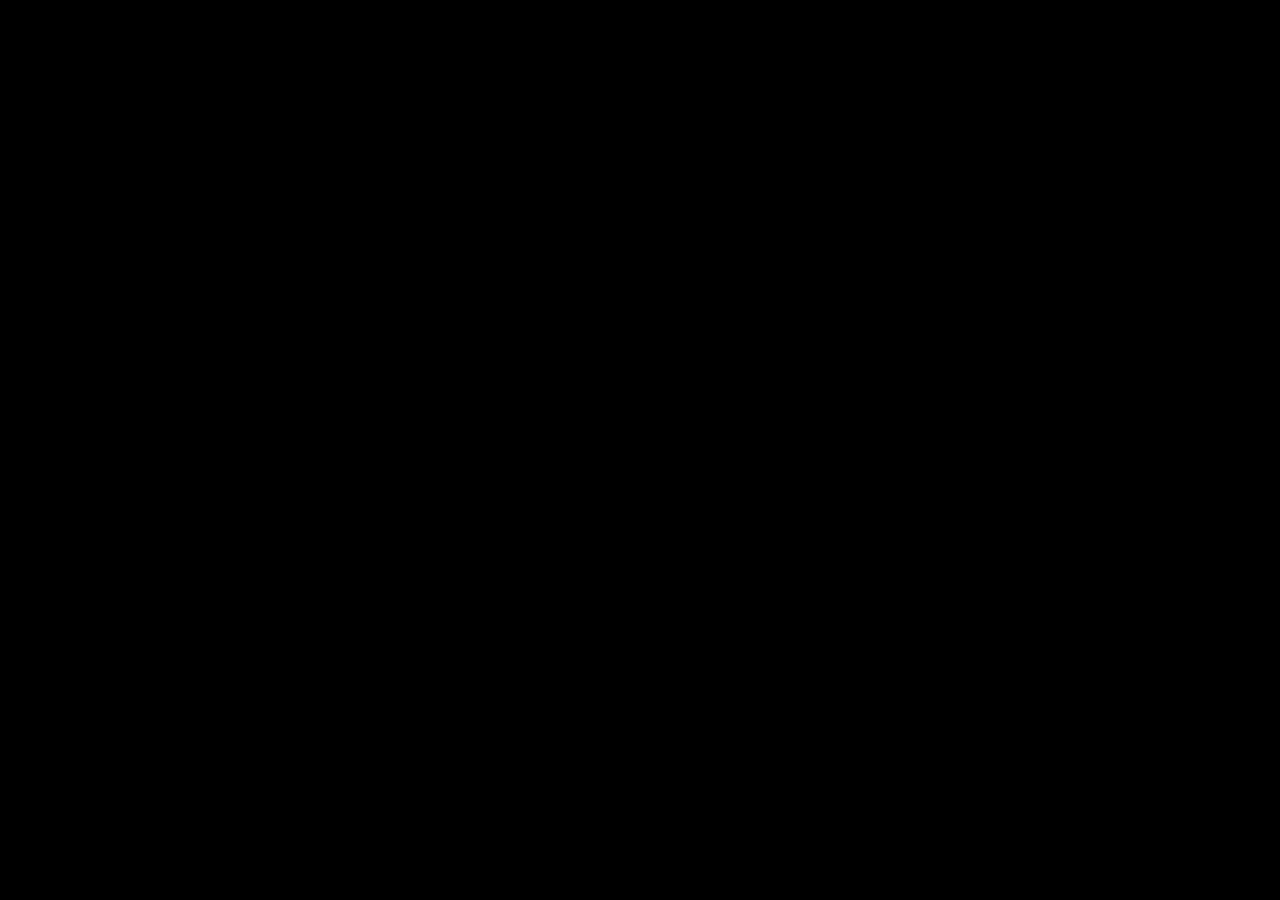
==== index.html @ 767501e5 "Deploy ARVIO companion app to GitHub Pages" ====
<!DOCTYPE html>
<html lang="en">
<head>
  <meta charset="utf-8">
  <meta name="viewport" content="width=device-width, initial-scale=1">
  <title>ARVIO Companion</title>
  <meta name="description" content="Manage your ARVIO account — profiles, add-ons, history, AI subtitles">
  <link rel="icon" href="../assets/arvio-icon-512.png" type="image/png">
  <link rel="preconnect" href="https://fonts.googleapis.com">
  <link rel="stylesheet" href="https://fonts.googleapis.com/css2?family=Inter:wght@400;500;600;700&display=swap">
  <link rel="stylesheet" href="style.css">
</head>
<body>

  <!-- Auth Screen -->
  <div id="auth-screen" style="display:none">
    <img src="../assets/arvio-icon-512.png" class="auth-logo" onerror="this.style.display='none'" alt="ARVIO">
    <div class="auth-title">ARVIO Companion</div>
    <div class="auth-sub">Manage your ARVIO account — profiles, add-ons, history &amp; AI subtitles</div>
    <button class="btn-google" onclick="signInGoogle()">
      <svg viewBox="0 0 24 24" xmlns="http://www.w3.org/2000/svg">
        <path d="M22.56 12.25c0-.78-.07-1.53-.2-2.25H12v4.26h5.92c-.26 1.37-1.04 2.53-2.21 3.31v2.77h3.57c2.08-1.92 3.28-4.74 3.28-8.09z" fill="#4285F4"/>
        <path d="M12 23c2.97 0 5.46-.98 7.28-2.66l-3.57-2.77c-.98.66-2.23 1.06-3.71 1.06-2.86 0-5.29-1.93-6.16-4.53H2.18v2.84C3.99 20.53 7.7 23 12 23z" fill="#34A853"/>
        <path d="M5.84 14.09c-.22-.66-.35-1.36-.35-2.09s.13-1.43.35-2.09V7.07H2.18C1.43 8.55 1 10.22 1 12s.43 3.45 1.18 4.93l2.85-2.22.81-.62z" fill="#FBBC05"/>
        <path d="M12 5.38c1.62 0 3.06.56 4.21 1.64l3.15-3.15C17.45 2.09 14.97 1 12 1 7.7 1 3.99 3.47 2.18 7.07l3.66 2.84c.87-2.6 3.3-4.53 6.16-4.53z" fill="#EA4335"/>
      </svg>
      Continue with Google
    </button>
  </div>

  <!-- App Screen -->
  <div id="app-screen" style="display:none"></div>

  <!-- Toast -->
  <div id="toast"></div>

  <!-- Supabase CDN -->
  <script src="https://cdn.jsdelivr.net/npm/@supabase/supabase-js@2/dist/umd/supabase.min.js"></script>
  <script src="app.js"></script>
</body>
</html>
---- style.css ----
:root {
  --bg: #000;
  --bg-card: #111;
  --bg-card2: #1a1a1a;
  --bg-hover: #222;
  --border: #2a2a2a;
  --gold: #f5c442;
  --gold-dim: rgba(245,196,66,0.12);
  --text: #f0f0f0;
  --text-muted: #888;
  --text-dim: #555;
  --green: #4ade80;
  --red: #f87171;
  --blue: #60a5fa;
  --radius: 12px;
  --sidebar-w: 220px;
}

* { box-sizing: border-box; margin: 0; padding: 0; }

body {
  font-family: 'Inter', -apple-system, BlinkMacSystemFont, sans-serif;
  background: var(--bg);
  color: var(--text);
  min-height: 100vh;
  font-size: 14px;
  line-height: 1.5;
}

/* ── Auth Screen ─────────────────────────────── */
#auth-screen {
  display: flex;
  flex-direction: column;
  align-items: center;
  justify-content: center;
  min-height: 100vh;
  gap: 32px;
  padding: 24px;
}

.auth-logo { width: 56px; height: 56px; }
.auth-title { font-size: 28px; font-weight: 700; letter-spacing: -0.5px; }
.auth-sub { color: var(--text-muted); font-size: 15px; text-align: center; max-width: 320px; }

.btn-google {
  display: flex;
  align-items: center;
  gap: 12px;
  background: #fff;
  color: #111;
  border: none;
  border-radius: 10px;
  padding: 14px 28px;
  font-size: 15px;
  font-weight: 600;
  cursor: pointer;
  transition: opacity .15s;
}
.btn-google:hover { opacity: .85; }
.btn-google svg { width: 20px; height: 20px; }

/* ── App Shell ───────────────────────────────── */
#app-screen { display: flex; min-height: 100vh; }

/* Sidebar */
.sidebar {
  width: var(--sidebar-w);
  flex-shrink: 0;
  background: var(--bg-card);
  border-right: 1px solid var(--border);
  display: flex;
  flex-direction: column;
  position: fixed;
  top: 0; left: 0; bottom: 0;
  z-index: 10;
  overflow-y: auto;
}

.sidebar-logo {
  display: flex;
  align-items: center;
  gap: 10px;
  padding: 20px 18px 16px;
  border-bottom: 1px solid var(--border);
}
.sidebar-logo img { width: 32px; height: 32px; }
.sidebar-logo span { font-size: 18px; font-weight: 700; letter-spacing: -0.3px; }

nav { flex: 1; padding: 12px 8px; }

.nav-item {
  display: flex;
  align-items: center;
  gap: 10px;
  padding: 10px 12px;
  border-radius: 8px;
  cursor: pointer;
  color: var(--text-muted);
  font-size: 14px;
  font-weight: 500;
  transition: all .15s;
  border: none;
  background: none;
  width: 100%;
  text-align: left;
}
.nav-item:hover { background: var(--bg-hover); color: var(--text); }
.nav-item.active { background: var(--gold-dim); color: var(--gold); }
.nav-item svg { width: 18px; height: 18px; flex-shrink: 0; }

.sidebar-user {
  padding: 14px 18px;
  border-top: 1px solid var(--border);
  display: flex;
  align-items: center;
  gap: 10px;
}
.user-avatar {
  width: 32px; height: 32px;
  border-radius: 50%;
  background: var(--gold-dim);
  border: 1px solid var(--gold);
  display: flex; align-items: center; justify-content: center;
  font-size: 13px; font-weight: 600; color: var(--gold);
  flex-shrink: 0;
  overflow: hidden;
}
.user-avatar img { width: 100%; height: 100%; object-fit: cover; }
.user-info { flex: 1; min-width: 0; }
.user-name { font-size: 13px; font-weight: 600; truncate: clip; white-space: nowrap; overflow: hidden; text-overflow: ellipsis; }
.user-email { font-size: 11px; color: var(--text-muted); white-space: nowrap; overflow: hidden; text-overflow: ellipsis; }

.btn-logout {
  background: none; border: none; color: var(--text-dim);
  cursor: pointer; padding: 4px;
  display: flex; align-items: center;
  border-radius: 6px;
  transition: color .15s;
}
.btn-logout:hover { color: var(--red); }
.btn-logout svg { width: 16px; height: 16px; }

/* Main Content */
.main {
  margin-left: var(--sidebar-w);
  flex: 1;
  padding: 32px;
  max-width: 960px;
}

/* ── Section Header ──────────────────────────── */
.section-header {
  display: flex;
  align-items: center;
  justify-content: space-between;
  margin-bottom: 24px;
}
.section-title { font-size: 22px; font-weight: 700; letter-spacing: -0.3px; }
.section-sub { font-size: 14px; color: var(--text-muted); margin-top: 2px; }

/* ── Cards ───────────────────────────────────── */
.card {
  background: var(--bg-card);
  border: 1px solid var(--border);
  border-radius: var(--radius);
  padding: 20px;
  margin-bottom: 16px;
}

.card-grid {
  display: grid;
  grid-template-columns: repeat(auto-fill, minmax(180px, 1fr));
  gap: 14px;
  margin-bottom: 24px;
}

.stat-card {
  background: var(--bg-card);
  border: 1px solid var(--border);
  border-radius: var(--radius);
  padding: 20px;
}
.stat-label { font-size: 12px; color: var(--text-muted); text-transform: uppercase; letter-spacing: .5px; margin-bottom: 6px; }
.stat-value { font-size: 28px; font-weight: 700; color: var(--text); }
.stat-value.gold { color: var(--gold); }

/* ── Profile Cards ───────────────────────────── */
.profiles-grid {
  display: grid;
  grid-template-columns: repeat(auto-fill, minmax(150px, 1fr));
  gap: 14px;
}

.profile-card {
  background: var(--bg-card);
  border: 1px solid var(--border);
  border-radius: var(--radius);
  padding: 20px 16px;
  display: flex;
  flex-direction: column;
  align-items: center;
  gap: 10px;
  cursor: default;
  transition: border-color .15s;
}
.profile-card.active-profile { border-color: var(--gold); }
.profile-avatar-big {
  width: 56px; height: 56px;
  border-radius: 50%;
  display: flex; align-items: center; justify-content: center;
  font-size: 22px; font-weight: 700;
  flex-shrink: 0;
}
.profile-name { font-size: 14px; font-weight: 600; text-align: center; }
.profile-badge {
  font-size: 10px; padding: 2px 8px; border-radius: 20px;
  background: var(--gold-dim); color: var(--gold); font-weight: 600;
}
.profile-badge.active-badge { background: var(--gold); color: #000; }
.kids-badge { background: rgba(96,165,250,0.15); color: var(--blue); }

/* ── List Items ──────────────────────────────── */
.list-item {
  display: flex;
  align-items: center;
  gap: 14px;
  padding: 14px 0;
  border-bottom: 1px solid var(--border);
}
.list-item:last-child { border-bottom: none; }

.item-icon {
  width: 40px; height: 40px;
  border-radius: 8px;
  background: var(--bg-card2);
  display: flex; align-items: center; justify-content: center;
  flex-shrink: 0;
  overflow: hidden;
}
.item-icon img { width: 100%; height: 100%; object-fit: cover; border-radius: 8px; }
.item-icon svg { width: 20px; height: 20px; color: var(--text-muted); }

.item-info { flex: 1; min-width: 0; }
.item-title { font-size: 14px; font-weight: 500; white-space: nowrap; overflow: hidden; text-overflow: ellipsis; }
.item-sub { font-size: 12px; color: var(--text-muted); margin-top: 2px; }

.item-actions { display: flex; gap: 8px; flex-shrink: 0; }

/* ── Toggle Switch ───────────────────────────── */
.toggle {
  position: relative;
  width: 38px; height: 22px;
  flex-shrink: 0;
}
.toggle input { opacity: 0; width: 0; height: 0; }
.toggle-slider {
  position: absolute;
  inset: 0;
  background: var(--bg-card2);
  border: 1px solid var(--border);
  border-radius: 22px;
  cursor: pointer;
  transition: background .2s, border-color .2s;
}
.toggle-slider::before {
  content: '';
  position: absolute;
  width: 16px; height: 16px;
  left: 2px; top: 2px;
  background: var(--text-muted);
  border-radius: 50%;
  transition: transform .2s, background .2s;
}
.toggle input:checked + .toggle-slider { background: var(--gold-dim); border-color: var(--gold); }
.toggle input:checked + .toggle-slider::before { transform: translateX(16px); background: var(--gold); }

/* ── Badges ──────────────────────────────────── */
.badge {
  display: inline-flex;
  align-items: center;
  padding: 2px 8px;
  border-radius: 20px;
  font-size: 11px;
  font-weight: 600;
}
.badge-gold { background: var(--gold-dim); color: var(--gold); }
.badge-green { background: rgba(74,222,128,.12); color: var(--green); }
.badge-red { background: rgba(248,113,113,.12); color: var(--red); }
.badge-blue { background: rgba(96,165,250,.12); color: var(--blue); }
.badge-gray { background: var(--bg-card2); color: var(--text-muted); }

/* ── Progress Bar ────────────────────────────── */
.progress-bar {
  height: 3px;
  background: var(--border);
  border-radius: 2px;
  margin-top: 6px;
  overflow: hidden;
}
.progress-fill {
  height: 100%;
  background: var(--gold);
  border-radius: 2px;
  transition: width .3s;
}

/* ── Buttons ─────────────────────────────────── */
.btn {
  display: inline-flex;
  align-items: center;
  gap: 6px;
  padding: 8px 16px;
  border-radius: 8px;
  border: none;
  font-size: 13px;
  font-weight: 600;
  cursor: pointer;
  transition: opacity .15s;
}
.btn:hover { opacity: .8; }
.btn-primary { background: var(--gold); color: #000; }
.btn-ghost { background: var(--bg-card2); color: var(--text); border: 1px solid var(--border); }
.btn-danger { background: rgba(248,113,113,.12); color: var(--red); border: 1px solid rgba(248,113,113,.2); }
.btn svg { width: 14px; height: 14px; }
.btn:disabled { opacity: .4; cursor: not-allowed; }

/* ── Form Elements ───────────────────────────── */
.form-group { margin-bottom: 20px; }
.form-label { display: block; font-size: 13px; font-weight: 600; color: var(--text-muted); margin-bottom: 8px; text-transform: uppercase; letter-spacing: .4px; }
.form-input, .form-select {
  width: 100%;
  background: var(--bg-card2);
  border: 1px solid var(--border);
  border-radius: 8px;
  color: var(--text);
  padding: 10px 14px;
  font-size: 14px;
  outline: none;
  transition: border-color .15s;
  font-family: inherit;
}
.form-input:focus, .form-select:focus { border-color: var(--gold); }
.form-input::placeholder { color: var(--text-dim); }
.form-hint { font-size: 12px; color: var(--text-muted); margin-top: 6px; }

/* ── AI Config Special ───────────────────────── */
.model-card {
  background: var(--bg-card2);
  border: 1px solid var(--border);
  border-radius: 10px;
  padding: 16px;
  cursor: pointer;
  transition: border-color .15s;
  display: flex;
  gap: 12px;
  align-items: flex-start;
}
.model-card.selected { border-color: var(--gold); background: var(--gold-dim); }
.model-card input[type=radio] { margin-top: 3px; accent-color: var(--gold); flex-shrink: 0; }
.model-name { font-size: 14px; font-weight: 600; }
.model-desc { font-size: 12px; color: var(--text-muted); margin-top: 3px; }
.models-grid { display: grid; grid-template-columns: 1fr 1fr; gap: 10px; margin-bottom: 20px; }

/* ── Watch History ───────────────────────────── */
.history-poster {
  width: 42px; height: 60px;
  border-radius: 6px;
  object-fit: cover;
  background: var(--bg-card2);
  flex-shrink: 0;
}

/* ── Empty State ─────────────────────────────── */
.empty {
  text-align: center;
  padding: 48px 24px;
  color: var(--text-muted);
}
.empty svg { width: 48px; height: 48px; margin: 0 auto 16px; display: block; opacity: .3; }
.empty-title { font-size: 16px; font-weight: 600; color: var(--text); margin-bottom: 6px; }

/* ── Loading ─────────────────────────────────── */
.loading {
  display: flex;
  align-items: center;
  gap: 10px;
  color: var(--text-muted);
  padding: 32px;
  justify-content: center;
}
.spinner {
  width: 20px; height: 20px;
  border: 2px solid var(--border);
  border-top-color: var(--gold);
  border-radius: 50%;
  animation: spin .7s linear infinite;
  flex-shrink: 0;
}
@keyframes spin { to { transform: rotate(360deg); } }

/* ── Toast ───────────────────────────────────── */
#toast {
  position: fixed;
  bottom: 24px; right: 24px;
  background: var(--bg-card);
  border: 1px solid var(--border);
  border-radius: 10px;
  padding: 14px 20px;
  font-size: 14px;
  font-weight: 500;
  opacity: 0;
  transform: translateY(8px);
  transition: opacity .2s, transform .2s;
  z-index: 100;
  max-width: 320px;
}
#toast.show { opacity: 1; transform: translateY(0); }
#toast.toast-ok { border-color: rgba(74,222,128,.3); color: var(--green); }
#toast.toast-err { border-color: rgba(248,113,113,.3); color: var(--red); }

/* ── Tabs ────────────────────────────────────── */
.tabs { display: flex; gap: 4px; margin-bottom: 20px; }
.tab {
  padding: 8px 16px;
  border-radius: 8px;
  cursor: pointer;
  border: none;
  background: none;
  color: var(--text-muted);
  font-size: 13px;
  font-weight: 500;
  transition: all .15s;
}
.tab.active { background: var(--gold-dim); color: var(--gold); }
.tab:hover:not(.active) { background: var(--bg-card2); color: var(--text); }

/* ── TV Connect Banner ───────────────────────── */
.tv-banner {
  background: var(--gold-dim);
  border: 1px solid rgba(245,196,66,.25);
  border-radius: var(--radius);
  padding: 16px 20px;
  display: flex;
  align-items: center;
  gap: 14px;
  margin-bottom: 24px;
}
.tv-banner svg { width: 28px; height: 28px; color: var(--gold); flex-shrink: 0; }
.tv-banner-title { font-size: 14px; font-weight: 600; color: var(--gold); }
.tv-banner-sub { font-size: 12px; color: var(--text-muted); margin-top: 2px; }

/* ── Scrollbar ───────────────────────────────── */
::-webkit-scrollbar { width: 6px; }
::-webkit-scrollbar-track { background: transparent; }
::-webkit-scrollbar-thumb { background: var(--border); border-radius: 3px; }

/* ── Responsive ──────────────────────────────── */
@media (max-width: 700px) {
  :root { --sidebar-w: 0px; }
  .sidebar { display: none; }
  .main { margin-left: 0; padding: 20px 16px; }
  .card-grid { grid-template-columns: 1fr 1fr; }
  .models-grid { grid-template-columns: 1fr; }
}
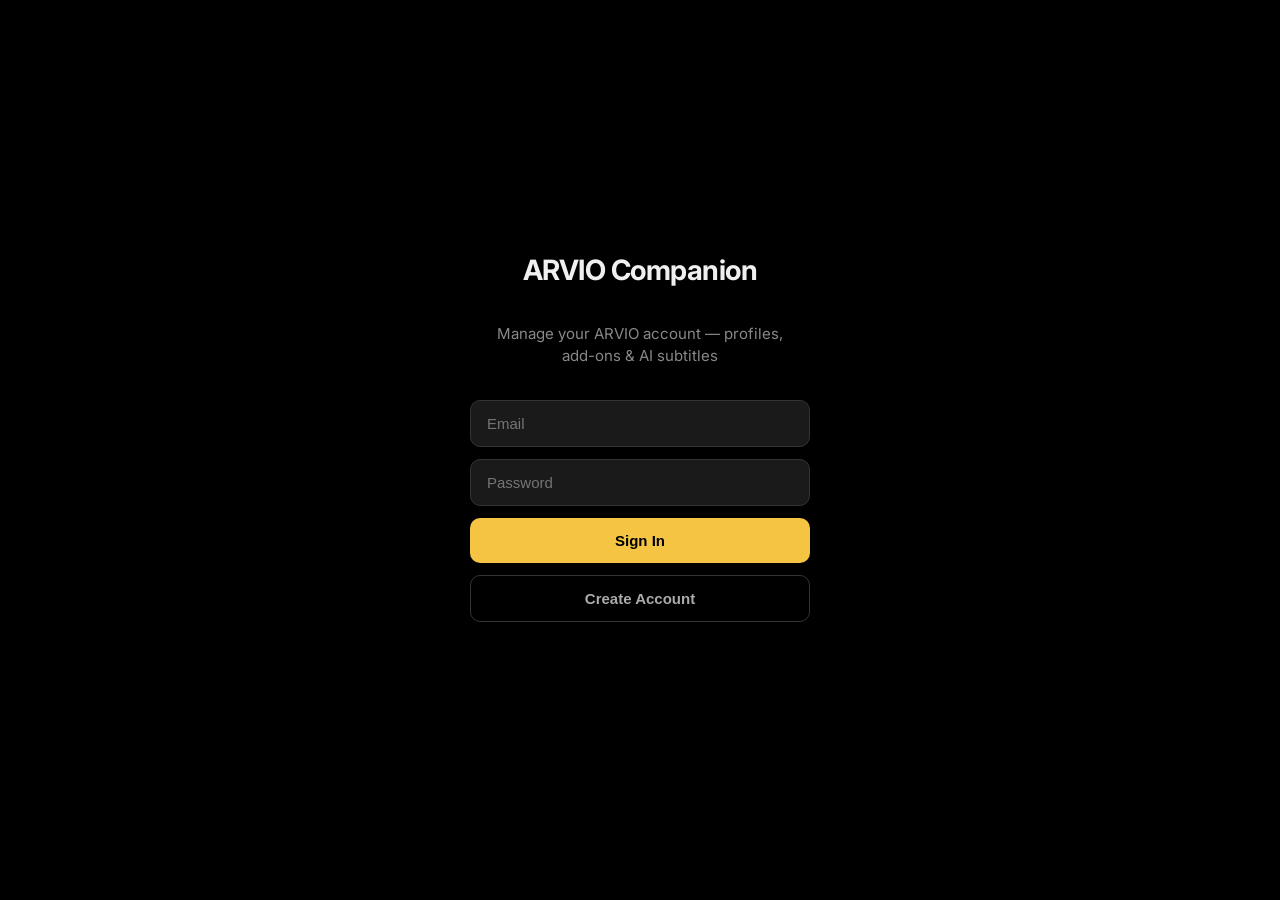
==== commit 726b43f5: "Update companion: Netlify backend + email/password auth" ====
--- a/index.html
+++ b/index.html
@@ -16,16 +16,31 @@
   <div id="auth-screen" style="display:none">
     <img src="../assets/arvio-icon-512.png" class="auth-logo" onerror="this.style.display='none'" alt="ARVIO">
     <div class="auth-title">ARVIO Companion</div>
-    <div class="auth-sub">Manage your ARVIO account — profiles, add-ons, history &amp; AI subtitles</div>
-    <button class="btn-google" onclick="signInGoogle()">
-      <svg viewBox="0 0 24 24" xmlns="http://www.w3.org/2000/svg">
-        <path d="M22.56 12.25c0-.78-.07-1.53-.2-2.25H12v4.26h5.92c-.26 1.37-1.04 2.53-2.21 3.31v2.77h3.57c2.08-1.92 3.28-4.74 3.28-8.09z" fill="#4285F4"/>
-        <path d="M12 23c2.97 0 5.46-.98 7.28-2.66l-3.57-2.77c-.98.66-2.23 1.06-3.71 1.06-2.86 0-5.29-1.93-6.16-4.53H2.18v2.84C3.99 20.53 7.7 23 12 23z" fill="#34A853"/>
-        <path d="M5.84 14.09c-.22-.66-.35-1.36-.35-2.09s.13-1.43.35-2.09V7.07H2.18C1.43 8.55 1 10.22 1 12s.43 3.45 1.18 4.93l2.85-2.22.81-.62z" fill="#FBBC05"/>
-        <path d="M12 5.38c1.62 0 3.06.56 4.21 1.64l3.15-3.15C17.45 2.09 14.97 1 12 1 7.7 1 3.99 3.47 2.18 7.07l3.66 2.84c.87-2.6 3.3-4.53 6.16-4.53z" fill="#EA4335"/>
-      </svg>
-      Continue with Google
-    </button>
+    <div class="auth-sub">Manage your ARVIO account — profiles, add-ons &amp; AI subtitles</div>
+
+    <div style="width:100%;max-width:340px;display:flex;flex-direction:column;gap:12px">
+      <input id="auth-email" type="email" placeholder="Email" autocomplete="email"
+        style="width:100%;padding:14px 16px;border:1px solid #333;border-radius:10px;background:#1a1a1a;color:#fff;font-size:15px;box-sizing:border-box;outline:none"
+        onfocus="this.style.borderColor='#F5C442'" onblur="this.style.borderColor='#333'"
+        onkeydown="if(event.key==='Enter')document.getElementById('auth-password').focus()">
+
+      <input id="auth-password" type="password" placeholder="Password" autocomplete="current-password"
+        style="width:100%;padding:14px 16px;border:1px solid #333;border-radius:10px;background:#1a1a1a;color:#fff;font-size:15px;box-sizing:border-box;outline:none"
+        onfocus="this.style.borderColor='#F5C442'" onblur="this.style.borderColor='#333'"
+        onkeydown="if(event.key==='Enter')signIn()">
+
+      <button id="auth-btn-signin" onclick="signIn()"
+        style="width:100%;padding:14px;background:#F5C442;color:#000;border:none;border-radius:10px;font-size:15px;font-weight:700;cursor:pointer">
+        Sign In
+      </button>
+
+      <button id="auth-btn-signup" onclick="signUp()"
+        style="width:100%;padding:14px;background:transparent;color:#aaa;border:1px solid #333;border-radius:10px;font-size:15px;font-weight:600;cursor:pointer">
+        Create Account
+      </button>
+
+      <div id="auth-status" style="font-size:13px;text-align:center;color:#aaa;min-height:18px"></div>
+    </div>
   </div>
 
   <!-- App Screen -->
@@ -34,8 +49,6 @@
   <!-- Toast -->
   <div id="toast"></div>
 
-  <!-- Supabase CDN -->
-  <script src="https://cdn.jsdelivr.net/npm/@supabase/supabase-js@2/dist/umd/supabase.min.js"></script>
   <script src="app.js"></script>
 </body>
 </html>
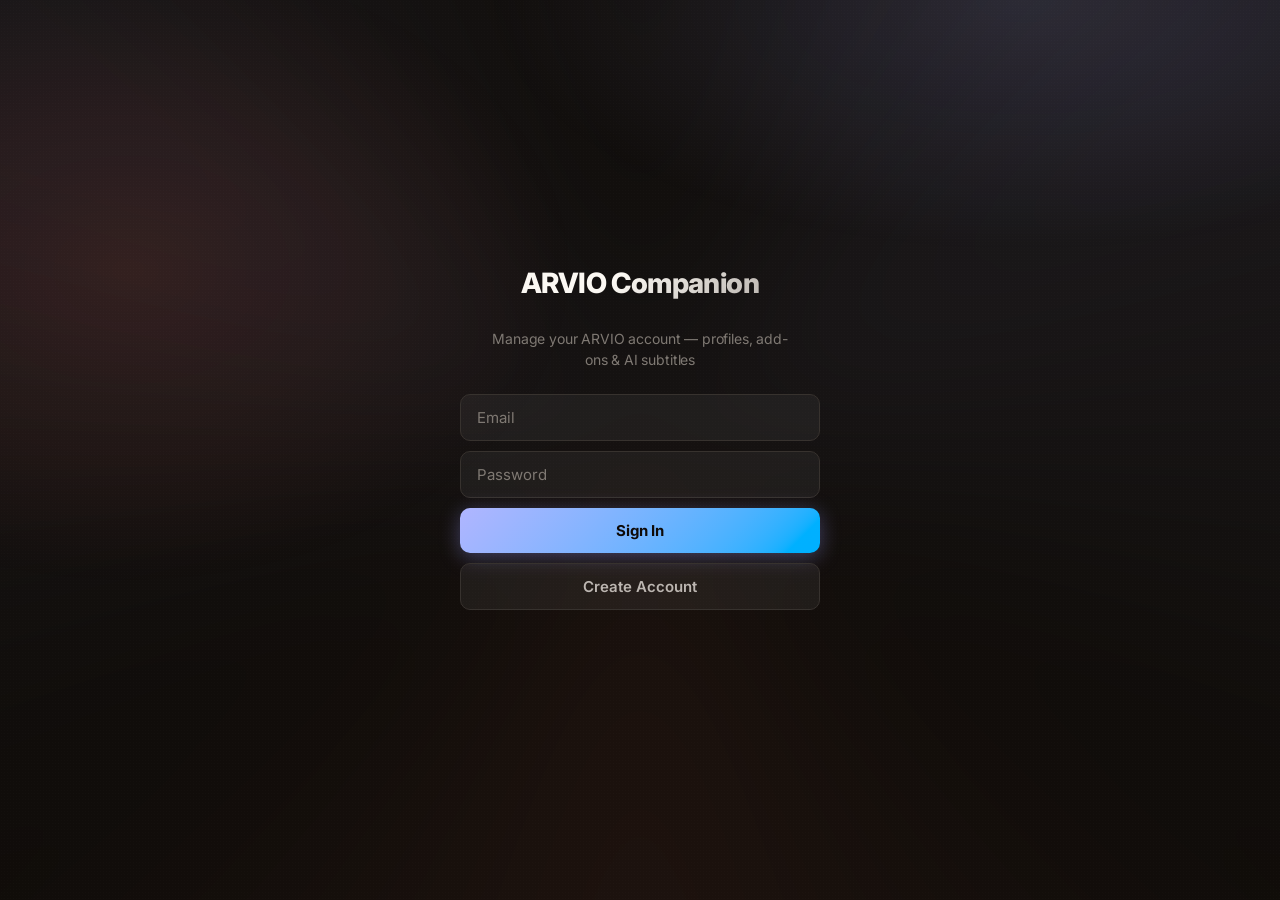
==== commit e0d288b2: "Deploy: match arvio.tv design language" ====
--- a/index.html
+++ b/index.html
@@ -4,42 +4,32 @@
   <meta charset="utf-8">
   <meta name="viewport" content="width=device-width, initial-scale=1">
   <title>ARVIO Companion</title>
-  <meta name="description" content="Manage your ARVIO account — profiles, add-ons, history, AI subtitles">
+  <meta name="description" content="Manage your ARVIO account — profiles, add-ons, AI subtitles">
   <link rel="icon" href="../assets/arvio-icon-512.png" type="image/png">
   <link rel="preconnect" href="https://fonts.googleapis.com">
-  <link rel="stylesheet" href="https://fonts.googleapis.com/css2?family=Inter:wght@400;500;600;700&display=swap">
+  <link rel="stylesheet" href="https://fonts.googleapis.com/css2?family=Inter:wght@400;500;600;700;800;900&display=swap">
   <link rel="stylesheet" href="style.css">
 </head>
 <body>
+
+  <!-- Background effects (same as arvio.tv) -->
+  <div class="bg-fx"></div>
+  <div class="bg-mesh"></div>
+  <div class="bg-grain"></div>
 
   <!-- Auth Screen -->
   <div id="auth-screen" style="display:none">
     <img src="../assets/arvio-icon-512.png" class="auth-logo" onerror="this.style.display='none'" alt="ARVIO">
     <div class="auth-title">ARVIO Companion</div>
     <div class="auth-sub">Manage your ARVIO account — profiles, add-ons &amp; AI subtitles</div>
-
-    <div style="width:100%;max-width:340px;display:flex;flex-direction:column;gap:12px">
-      <input id="auth-email" type="email" placeholder="Email" autocomplete="email"
-        style="width:100%;padding:14px 16px;border:1px solid #333;border-radius:10px;background:#1a1a1a;color:#fff;font-size:15px;box-sizing:border-box;outline:none"
-        onfocus="this.style.borderColor='#F5C442'" onblur="this.style.borderColor='#333'"
+    <div class="auth-form">
+      <input id="auth-email" type="email" class="auth-input" placeholder="Email" autocomplete="email"
         onkeydown="if(event.key==='Enter')document.getElementById('auth-password').focus()">
-
-      <input id="auth-password" type="password" placeholder="Password" autocomplete="current-password"
-        style="width:100%;padding:14px 16px;border:1px solid #333;border-radius:10px;background:#1a1a1a;color:#fff;font-size:15px;box-sizing:border-box;outline:none"
-        onfocus="this.style.borderColor='#F5C442'" onblur="this.style.borderColor='#333'"
+      <input id="auth-password" type="password" class="auth-input" placeholder="Password" autocomplete="current-password"
         onkeydown="if(event.key==='Enter')signIn()">
-
-      <button id="auth-btn-signin" onclick="signIn()"
-        style="width:100%;padding:14px;background:#F5C442;color:#000;border:none;border-radius:10px;font-size:15px;font-weight:700;cursor:pointer">
-        Sign In
-      </button>
-
-      <button id="auth-btn-signup" onclick="signUp()"
-        style="width:100%;padding:14px;background:transparent;color:#aaa;border:1px solid #333;border-radius:10px;font-size:15px;font-weight:600;cursor:pointer">
-        Create Account
-      </button>
-
-      <div id="auth-status" style="font-size:13px;text-align:center;color:#aaa;min-height:18px"></div>
+      <button id="auth-btn-signin" class="btn-primary" onclick="signIn()">Sign In</button>
+      <button id="auth-btn-signup" class="btn-secondary" onclick="signUp()">Create Account</button>
+      <div id="auth-status" style="font-size:13px;text-align:center;min-height:18px"></div>
     </div>
   </div>
 
--- a/style.css
+++ b/style.css
@@ -1,464 +1,408 @@
+/* ── Same design tokens as arvio.tv ────────────────────────────────────── */
 :root {
-  --bg: #000;
-  --bg-card: #111;
-  --bg-card2: #1a1a1a;
-  --bg-hover: #222;
-  --border: #2a2a2a;
-  --gold: #f5c442;
-  --gold-dim: rgba(245,196,66,0.12);
-  --text: #f0f0f0;
-  --text-muted: #888;
-  --text-dim: #555;
-  --green: #4ade80;
-  --red: #f87171;
-  --blue: #60a5fa;
-  --radius: 12px;
-  --sidebar-w: 220px;
-}
-
-* { box-sizing: border-box; margin: 0; padding: 0; }
+  --bg:          oklch(0.16 0.008 60);
+  --bg-2:        oklch(0.20 0.010 60);
+  --bg-3:        oklch(0.25 0.012 60);
+  --line:        oklch(0.32 0.010 60);
+  --line-soft:   oklch(0.28 0.010 60 / 0.6);
+  --ink:         oklch(0.98 0.008 80);
+  --ink-2:       oklch(0.78 0.010 70);
+  --ink-3:       oklch(0.58 0.012 70);
+  --accent:      oklch(0.82 0.17 280);
+  --accent-2:    oklch(0.72 0.18 240);
+  --accent-soft: oklch(0.82 0.17 280 / 0.14);
+  --orange:      oklch(0.72 0.18 30);
+  --orange-soft: oklch(0.72 0.18 30 / 0.12);
+  --green:       oklch(0.74 0.17 150);
+  --green-soft:  oklch(0.74 0.17 150 / 0.13);
+  --red:         oklch(0.65 0.22 25);
+  --red-soft:    oklch(0.65 0.22 25 / 0.13);
+  --sans: "Inter", ui-sans-serif, system-ui, sans-serif;
+  --sidebar-w: 248px;
+  --r: 16px;
+  --r-sm: 10px;
+}
+
+*, *::before, *::after { box-sizing: border-box; margin: 0; padding: 0; }
+
+html { background: var(--bg); }
 
 body {
-  font-family: 'Inter', -apple-system, BlinkMacSystemFont, sans-serif;
+  font-family: var(--sans);
   background: var(--bg);
-  color: var(--text);
+  color: var(--ink);
   min-height: 100vh;
-  font-size: 14px;
+  font-size: 15px;
   line-height: 1.5;
-}
-
-/* ── Auth Screen ─────────────────────────────── */
+  -webkit-font-smoothing: antialiased;
+  letter-spacing: -0.01em;
+  overflow-x: hidden;
+}
+
+a { color: inherit; text-decoration: none; }
+::selection { background: var(--accent); color: oklch(0.15 0.008 60); }
+
+::-webkit-scrollbar { width: 5px; }
+::-webkit-scrollbar-track { background: transparent; }
+::-webkit-scrollbar-thumb { background: var(--line); border-radius: 10px; }
+
+/* ── Background Effects (same as main site) ─────────────────────────────── */
+.bg-fx {
+  position: fixed; inset: 0; z-index: 0; pointer-events: none; overflow: hidden;
+  background:
+    radial-gradient(ellipse 60% 40% at 80% 0%, var(--accent-soft), transparent 70%),
+    radial-gradient(ellipse 50% 50% at 10% 30%, var(--orange-soft), transparent 70%);
+}
+.bg-mesh {
+  position: fixed; inset: -50%; z-index: 0; pointer-events: none;
+  background: conic-gradient(from 0deg at 50% 50%,
+    transparent 0deg, var(--accent-soft) 60deg, transparent 120deg,
+    var(--orange-soft) 180deg, transparent 240deg,
+    var(--accent-soft) 300deg, transparent 360deg);
+  filter: blur(80px); opacity: 0.5;
+  animation: meshSpin 30s linear infinite; will-change: transform;
+}
+@keyframes meshSpin { to { transform: rotate(360deg); } }
+.bg-grain {
+  position: fixed; inset: 0; z-index: 0; pointer-events: none; opacity: 0.04;
+  background-image: radial-gradient(oklch(1 0 0 / 0.4) 0.5px, transparent 0.5px),
+                    radial-gradient(oklch(1 0 0 / 0.3) 0.5px, transparent 0.5px);
+  background-size: 3px 3px, 5px 5px; background-position: 0 0, 1px 1px;
+}
+
+/* ── Auth Screen ─────────────────────────────────────────────────────────── */
 #auth-screen {
-  display: flex;
-  flex-direction: column;
-  align-items: center;
-  justify-content: center;
-  min-height: 100vh;
-  gap: 32px;
-  padding: 24px;
-}
-
-.auth-logo { width: 56px; height: 56px; }
-.auth-title { font-size: 28px; font-weight: 700; letter-spacing: -0.5px; }
-.auth-sub { color: var(--text-muted); font-size: 15px; text-align: center; max-width: 320px; }
-
-.btn-google {
-  display: flex;
-  align-items: center;
-  gap: 12px;
-  background: #fff;
-  color: #111;
-  border: none;
-  border-radius: 10px;
-  padding: 14px 28px;
-  font-size: 15px;
-  font-weight: 600;
-  cursor: pointer;
-  transition: opacity .15s;
-}
-.btn-google:hover { opacity: .85; }
-.btn-google svg { width: 20px; height: 20px; }
-
-/* ── App Shell ───────────────────────────────── */
-#app-screen { display: flex; min-height: 100vh; }
-
-/* Sidebar */
+  display: flex; flex-direction: column; align-items: center;
+  justify-content: center; min-height: 100vh;
+  gap: 24px; padding: 24px; position: relative; z-index: 1;
+}
+.auth-logo { width: 62px; height: 62px; border-radius: 18px; box-shadow: 0 20px 40px oklch(0 0 0 / 0.5), 0 0 0 1px var(--line); }
+.auth-title {
+  font-size: 28px; font-weight: 800; letter-spacing: -0.6px;
+  background: linear-gradient(135deg, var(--ink) 40%, var(--ink-2) 100%);
+  -webkit-background-clip: text; -webkit-text-fill-color: transparent; background-clip: text;
+}
+.auth-sub { color: var(--ink-3); font-size: 14px; text-align: center; max-width: 300px; }
+.auth-form { width: 100%; max-width: 360px; display: flex; flex-direction: column; gap: 10px; }
+
+.auth-input {
+  width: 100%; padding: 13px 16px;
+  background: color-mix(in oklch, var(--ink) 5%, transparent);
+  border: 1px solid var(--line); border-radius: var(--r-sm);
+  color: var(--ink); font-size: 15px; font-family: var(--sans); outline: none;
+  transition: border-color 0.2s, background 0.2s;
+}
+.auth-input:focus { border-color: var(--accent); background: color-mix(in oklch, var(--ink) 7%, transparent); }
+.auth-input::placeholder { color: var(--ink-3); }
+
+.btn-primary {
+  width: 100%; padding: 13px;
+  background: linear-gradient(135deg, var(--accent), var(--accent-2));
+  color: oklch(0.15 0.008 60); border: none; border-radius: var(--r-sm);
+  font-size: 15px; font-weight: 700; cursor: pointer; font-family: var(--sans);
+  box-shadow: 0 4px 20px color-mix(in oklch, var(--accent) 30%, transparent);
+  transition: transform 0.2s, box-shadow 0.2s; letter-spacing: -0.01em;
+}
+.btn-primary:hover { transform: translateY(-2px); box-shadow: 0 8px 28px color-mix(in oklch, var(--accent) 40%, transparent); }
+.btn-primary:disabled { opacity: 0.45; cursor: not-allowed; transform: none; box-shadow: none; }
+
+.btn-secondary {
+  width: 100%; padding: 13px;
+  background: color-mix(in oklch, var(--ink) 6%, transparent);
+  color: var(--ink-2); border: 1px solid var(--line); border-radius: var(--r-sm);
+  font-size: 15px; font-weight: 600; cursor: pointer; font-family: var(--sans);
+  transition: border-color 0.2s, color 0.2s;
+}
+.btn-secondary:hover { border-color: var(--line-soft); color: var(--ink); }
+#auth-status { font-size: 13px; text-align: center; min-height: 18px; }
+
+/* ── App Layout ──────────────────────────────────────────────────────────── */
+#app-screen { display: flex; min-height: 100vh; position: relative; z-index: 1; }
+
+/* ── Sidebar ──────────────────────────────────────────────────────────────── */
 .sidebar {
   width: var(--sidebar-w);
-  flex-shrink: 0;
-  background: var(--bg-card);
-  border-right: 1px solid var(--border);
-  display: flex;
-  flex-direction: column;
-  position: fixed;
-  top: 0; left: 0; bottom: 0;
-  z-index: 10;
-  overflow-y: auto;
-}
-
+  background: color-mix(in oklch, var(--bg) 88%, transparent);
+  backdrop-filter: blur(24px); -webkit-backdrop-filter: blur(24px);
+  border-right: 1px solid var(--line-soft);
+  display: flex; flex-direction: column;
+  position: fixed; top: 0; left: 0; height: 100vh;
+  z-index: 20; overflow-y: auto;
+}
 .sidebar-logo {
-  display: flex;
-  align-items: center;
-  gap: 10px;
-  padding: 20px 18px 16px;
-  border-bottom: 1px solid var(--border);
-}
-.sidebar-logo img { width: 32px; height: 32px; }
-.sidebar-logo span { font-size: 18px; font-weight: 700; letter-spacing: -0.3px; }
-
-nav { flex: 1; padding: 12px 8px; }
+  display: flex; align-items: center; gap: 10px;
+  padding: 20px 20px 16px;
+  font-size: 16px; font-weight: 800; letter-spacing: -0.3px;
+  border-bottom: 1px solid var(--line-soft); flex-shrink: 0;
+}
+.sidebar-logo img { width: 28px; height: 28px; border-radius: 8px; }
+
+.sidebar nav { flex: 1; padding: 8px 10px; display: flex; flex-direction: column; gap: 1px; }
+.nav-section { font-size: 10px; font-weight: 700; letter-spacing: 0.9px; text-transform: uppercase; color: var(--ink-3); padding: 14px 10px 4px; }
 
 .nav-item {
-  display: flex;
-  align-items: center;
-  gap: 10px;
-  padding: 10px 12px;
-  border-radius: 8px;
-  cursor: pointer;
-  color: var(--text-muted);
-  font-size: 14px;
-  font-weight: 500;
-  transition: all .15s;
-  border: none;
-  background: none;
-  width: 100%;
-  text-align: left;
-}
-.nav-item:hover { background: var(--bg-hover); color: var(--text); }
-.nav-item.active { background: var(--gold-dim); color: var(--gold); }
-.nav-item svg { width: 18px; height: 18px; flex-shrink: 0; }
+  display: flex; align-items: center; gap: 9px;
+  padding: 9px 11px; border-radius: var(--r-sm);
+  color: var(--ink-3); font-size: 13.5px; font-weight: 500;
+  cursor: pointer; background: none; border: none; width: 100%;
+  text-align: left; font-family: var(--sans);
+  transition: background 0.18s, color 0.18s; position: relative;
+}
+.nav-item svg { width: 16px; height: 16px; flex-shrink: 0; }
+.nav-item:hover { background: color-mix(in oklch, var(--ink) 6%, transparent); color: var(--ink-2); }
+.nav-item.active {
+  background: var(--accent-soft);
+  color: var(--accent);
+  box-shadow: 0 0 0 1px color-mix(in oklch, var(--accent) 20%, transparent) inset;
+}
 
 .sidebar-user {
-  padding: 14px 18px;
-  border-top: 1px solid var(--border);
-  display: flex;
-  align-items: center;
-  gap: 10px;
+  padding: 12px 16px; border-top: 1px solid var(--line-soft);
+  display: flex; align-items: center; gap: 10px; flex-shrink: 0;
 }
 .user-avatar {
-  width: 32px; height: 32px;
-  border-radius: 50%;
-  background: var(--gold-dim);
-  border: 1px solid var(--gold);
+  width: 32px; height: 32px; border-radius: 50%; flex-shrink: 0;
+  background: var(--accent-soft);
+  border: 1px solid color-mix(in oklch, var(--accent) 30%, transparent);
+  color: var(--accent); font-size: 13px; font-weight: 700;
   display: flex; align-items: center; justify-content: center;
-  font-size: 13px; font-weight: 600; color: var(--gold);
-  flex-shrink: 0;
-  overflow: hidden;
-}
-.user-avatar img { width: 100%; height: 100%; object-fit: cover; }
+}
 .user-info { flex: 1; min-width: 0; }
-.user-name { font-size: 13px; font-weight: 600; truncate: clip; white-space: nowrap; overflow: hidden; text-overflow: ellipsis; }
-.user-email { font-size: 11px; color: var(--text-muted); white-space: nowrap; overflow: hidden; text-overflow: ellipsis; }
-
-.btn-logout {
-  background: none; border: none; color: var(--text-dim);
-  cursor: pointer; padding: 4px;
-  display: flex; align-items: center;
-  border-radius: 6px;
-  transition: color .15s;
-}
-.btn-logout:hover { color: var(--red); }
-.btn-logout svg { width: 16px; height: 16px; }
-
-/* Main Content */
-.main {
-  margin-left: var(--sidebar-w);
-  flex: 1;
-  padding: 32px;
-  max-width: 960px;
-}
-
-/* ── Section Header ──────────────────────────── */
-.section-header {
-  display: flex;
-  align-items: center;
-  justify-content: space-between;
-  margin-bottom: 24px;
-}
-.section-title { font-size: 22px; font-weight: 700; letter-spacing: -0.3px; }
-.section-sub { font-size: 14px; color: var(--text-muted); margin-top: 2px; }
-
-/* ── Cards ───────────────────────────────────── */
+.user-name { font-size: 12px; font-weight: 600; white-space: nowrap; overflow: hidden; text-overflow: ellipsis; }
+.user-email { font-size: 11px; color: var(--ink-3); white-space: nowrap; overflow: hidden; text-overflow: ellipsis; }
+.btn-icon { background: none; border: none; color: var(--ink-3); cursor: pointer; padding: 5px; border-radius: 7px; display: flex; transition: color 0.15s, background 0.15s; flex-shrink: 0; }
+.btn-icon:hover { color: var(--ink-2); background: color-mix(in oklch, var(--ink) 6%, transparent); }
+.btn-icon svg { width: 15px; height: 15px; }
+.btn-lang { background: none; border: 1px solid var(--line); border-radius: 7px; color: var(--ink-3); cursor: pointer; padding: 3px 8px; font-size: 11px; font-weight: 700; font-family: var(--sans); transition: border-color 0.15s, color 0.15s; flex-shrink: 0; }
+.btn-lang:hover { border-color: var(--line-soft); color: var(--ink-2); }
+
+/* ── Main ──────────────────────────────────────────────────────────────────── */
+.main { flex: 1; margin-left: var(--sidebar-w); padding: 36px 40px; max-width: 940px; position: relative; z-index: 1; }
+
+@keyframes fadeUp { from { opacity: 0; transform: translateY(12px); } to { opacity: 1; transform: none; } }
+@keyframes slideDown { from { opacity: 0; transform: translateY(-8px); } to { opacity: 1; transform: none; } }
+
+/* ── Section Header ─────────────────────────────────────────────────────── */
+.section-header { display: flex; align-items: flex-start; justify-content: space-between; gap: 16px; margin-bottom: 28px; animation: fadeUp 0.28s ease both; }
+.section-title { font-size: 24px; font-weight: 800; letter-spacing: -0.5px; color: var(--ink); }
+.section-sub { color: var(--ink-3); font-size: 13px; margin-top: 4px; }
+
+/* ── Dashboard Banner ───────────────────────────────────────────────────── */
+.dash-banner {
+  background: color-mix(in oklch, var(--bg) 80%, transparent);
+  backdrop-filter: blur(12px);
+  border: 1px solid var(--line-soft);
+  border-radius: var(--r); padding: 26px 30px; margin-bottom: 22px;
+  display: flex; align-items: center; justify-content: space-between; gap: 20px;
+  position: relative; overflow: hidden;
+  animation: fadeUp 0.28s ease both;
+  box-shadow: 0 16px 44px oklch(0 0 0 / 0.3);
+}
+.dash-banner::before {
+  content: ''; position: absolute; inset: 0; pointer-events: none;
+  background: linear-gradient(135deg, color-mix(in oklch, var(--accent) 7%, transparent) 0%, transparent 60%);
+}
+.dash-banner h2 { font-size: 21px; font-weight: 800; letter-spacing: -0.4px; margin-bottom: 5px; position: relative; }
+.dash-banner p { font-size: 13px; color: var(--ink-3); position: relative; }
+.dash-avatar {
+  width: 52px; height: 52px; border-radius: 50%; flex-shrink: 0;
+  background: var(--accent-soft);
+  border: 2px solid color-mix(in oklch, var(--accent) 35%, transparent);
+  color: var(--accent); font-size: 20px; font-weight: 800;
+  display: flex; align-items: center; justify-content: center;
+  box-shadow: 0 0 24px color-mix(in oklch, var(--accent) 20%, transparent);
+  position: relative;
+}
+
+/* ── Stat Cards ─────────────────────────────────────────────────────────── */
+.card-grid { display: grid; grid-template-columns: repeat(4, 1fr); gap: 12px; margin-bottom: 22px; animation: fadeUp 0.28s 0.06s ease both; }
+.stat-card {
+  background: color-mix(in oklch, var(--bg) 80%, transparent);
+  backdrop-filter: blur(12px);
+  border: 1px solid var(--line-soft); border-radius: var(--r);
+  padding: 20px 22px; position: relative; overflow: hidden;
+  transition: border-color 0.25s, transform 0.25s, box-shadow 0.25s; cursor: default;
+  box-shadow: 0 4px 20px oklch(0 0 0 / 0.2);
+}
+.stat-card:hover { border-color: var(--line); transform: translateY(-3px); box-shadow: 0 12px 36px oklch(0 0 0 / 0.35); }
+.stat-icon { margin-bottom: 12px; }
+.stat-icon svg { width: 18px; height: 18px; color: var(--ink-3); }
+.stat-label { font-size: 11px; font-weight: 700; text-transform: uppercase; letter-spacing: 0.7px; color: var(--ink-3); margin-bottom: 6px; }
+.stat-value { font-size: 36px; font-weight: 900; letter-spacing: -1.5px; line-height: 1; color: var(--ink); }
+.stat-value.gold { background: linear-gradient(135deg, var(--accent), var(--accent-2)); -webkit-background-clip: text; -webkit-text-fill-color: transparent; background-clip: text; }
+
+/* ── Cards ─────────────────────────────────────────────────────────────── */
 .card {
-  background: var(--bg-card);
-  border: 1px solid var(--border);
-  border-radius: var(--radius);
-  padding: 20px;
-  margin-bottom: 16px;
-}
-
-.card-grid {
-  display: grid;
-  grid-template-columns: repeat(auto-fill, minmax(180px, 1fr));
-  gap: 14px;
-  margin-bottom: 24px;
-}
-
-.stat-card {
-  background: var(--bg-card);
-  border: 1px solid var(--border);
-  border-radius: var(--radius);
-  padding: 20px;
-}
-.stat-label { font-size: 12px; color: var(--text-muted); text-transform: uppercase; letter-spacing: .5px; margin-bottom: 6px; }
-.stat-value { font-size: 28px; font-weight: 700; color: var(--text); }
-.stat-value.gold { color: var(--gold); }
-
-/* ── Profile Cards ───────────────────────────── */
-.profiles-grid {
-  display: grid;
-  grid-template-columns: repeat(auto-fill, minmax(150px, 1fr));
-  gap: 14px;
-}
-
+  background: color-mix(in oklch, var(--bg) 80%, transparent);
+  backdrop-filter: blur(12px);
+  border: 1px solid var(--line-soft); border-radius: var(--r);
+  padding: 20px; margin-bottom: 14px;
+  transition: border-color 0.25s, box-shadow 0.25s;
+  box-shadow: 0 4px 20px oklch(0 0 0 / 0.2);
+  animation: fadeUp 0.28s ease both;
+}
+.card:hover { border-color: var(--line); box-shadow: 0 8px 32px oklch(0 0 0 / 0.3); }
+
+.section-label { font-size: 10.5px; font-weight: 700; letter-spacing: 0.9px; text-transform: uppercase; color: var(--ink-3); margin: 22px 0 10px; }
+
+/* ── List Items ─────────────────────────────────────────────────────────── */
+.list-item { display: flex; align-items: center; gap: 13px; padding: 13px 0; border-bottom: 1px solid var(--line-soft); }
+.list-item:last-child { border-bottom: none; padding-bottom: 0; }
+.list-item:first-child { padding-top: 0; }
+.item-icon { width: 38px; height: 38px; border-radius: 10px; background: color-mix(in oklch, var(--ink) 6%, transparent); border: 1px solid var(--line-soft); display: flex; align-items: center; justify-content: center; flex-shrink: 0; overflow: hidden; }
+.item-icon svg { width: 16px; height: 16px; color: var(--ink-3); }
+.item-icon img { width: 100%; height: 100%; object-fit: cover; }
+.item-info { flex: 1; min-width: 0; }
+.item-title { font-size: 14px; font-weight: 600; white-space: nowrap; overflow: hidden; text-overflow: ellipsis; color: var(--ink); }
+.item-sub { font-size: 12px; color: var(--ink-3); margin-top: 2px; white-space: nowrap; overflow: hidden; text-overflow: ellipsis; }
+.item-actions { display: flex; align-items: center; gap: 8px; flex-shrink: 0; }
+
+/* ── Badges ────────────────────────────────────────────────────────────── */
+.badge { display: inline-flex; align-items: center; padding: 3px 8px; border-radius: 20px; font-size: 11px; font-weight: 600; white-space: nowrap; flex-shrink: 0; }
+.badge-gold   { background: color-mix(in oklch, var(--accent) 15%, transparent); color: var(--accent); border: 1px solid color-mix(in oklch, var(--accent) 25%, transparent); }
+.badge-green  { background: var(--green-soft); color: var(--green); border: 1px solid color-mix(in oklch, var(--green) 25%, transparent); }
+.badge-red    { background: var(--red-soft); color: var(--red); border: 1px solid color-mix(in oklch, var(--red) 25%, transparent); }
+.badge-blue   { background: color-mix(in oklch, var(--accent-2) 15%, transparent); color: var(--accent-2); border: 1px solid color-mix(in oklch, var(--accent-2) 25%, transparent); }
+.badge-gray   { background: color-mix(in oklch, var(--ink) 7%, transparent); color: var(--ink-3); border: 1px solid var(--line-soft); }
+.badge-purple { background: var(--accent-soft); color: var(--accent); border: 1px solid color-mix(in oklch, var(--accent) 25%, transparent); }
+
+/* ── Toggle ────────────────────────────────────────────────────────────── */
+.toggle { position: relative; display: inline-block; width: 40px; height: 22px; flex-shrink: 0; }
+.toggle input { opacity: 0; width: 0; height: 0; }
+.toggle-slider { position: absolute; inset: 0; background: color-mix(in oklch, var(--ink) 12%, transparent); border: 1px solid var(--line); border-radius: 11px; cursor: pointer; transition: background 0.22s; }
+.toggle-slider::after { content: ''; position: absolute; left: 3px; top: 3px; width: 14px; height: 14px; background: var(--ink-3); border-radius: 50%; transition: transform 0.22s, background 0.22s; }
+.toggle input:checked + .toggle-slider { background: var(--accent); border-color: transparent; box-shadow: 0 0 12px color-mix(in oklch, var(--accent) 40%, transparent); }
+.toggle input:checked + .toggle-slider::after { transform: translateX(18px); background: oklch(0.15 0.008 60); }
+
+.toggle-row { display: flex; align-items: center; justify-content: space-between; padding: 14px 0; border-bottom: 1px solid var(--line-soft); }
+.toggle-row:last-child { border-bottom: none; }
+.toggle-row-left { flex: 1; }
+.toggle-row-label { font-weight: 600; font-size: 14px; }
+.toggle-row-desc { font-size: 12px; color: var(--ink-3); margin-top: 2px; }
+
+/* ── Forms ─────────────────────────────────────────────────────────────── */
+.form-group { margin-bottom: 14px; }
+.form-group:last-child { margin-bottom: 0; }
+.form-label { font-size: 11px; font-weight: 700; color: var(--ink-3); text-transform: uppercase; letter-spacing: 0.5px; margin-bottom: 7px; display: block; }
+.form-input, .form-select {
+  width: 100%; padding: 11px 14px;
+  background: color-mix(in oklch, var(--ink) 5%, transparent);
+  border: 1px solid var(--line); border-radius: var(--r-sm);
+  color: var(--ink); font-size: 14px; font-family: var(--sans); outline: none;
+  transition: border-color 0.2s, background 0.2s;
+}
+.form-input:focus, .form-select:focus { border-color: var(--accent); background: color-mix(in oklch, var(--ink) 7%, transparent); }
+.form-input::placeholder { color: var(--ink-3); }
+.form-select { cursor: pointer; }
+.form-select option { background: oklch(0.20 0.010 60); }
+.form-row { display: grid; grid-template-columns: 1fr 1fr; gap: 12px; }
+
+/* ── Add Form ─────────────────────────────────────────────────────────── */
+.add-form {
+  background: color-mix(in oklch, var(--accent) 6%, var(--bg));
+  border: 1px solid color-mix(in oklch, var(--accent) 20%, transparent);
+  border-radius: var(--r); padding: 20px; margin-bottom: 14px;
+  animation: slideDown 0.22s ease;
+}
+.add-form-title { font-size: 13px; font-weight: 700; color: var(--accent); margin-bottom: 16px; }
+.form-actions { display: flex; gap: 10px; margin-top: 16px; }
+
+.btn-save {
+  padding: 9px 22px;
+  background: linear-gradient(135deg, var(--accent), var(--accent-2));
+  color: oklch(0.15 0.008 60); border: none; border-radius: var(--r-sm);
+  font-size: 13px; font-weight: 700; cursor: pointer; font-family: var(--sans);
+  box-shadow: 0 3px 14px color-mix(in oklch, var(--accent) 28%, transparent);
+  transition: opacity 0.15s, transform 0.15s;
+}
+.btn-save:hover { opacity: 0.88; transform: translateY(-1px); }
+.btn-save:disabled { opacity: 0.4; cursor: not-allowed; transform: none; box-shadow: none; }
+
+.btn-cancel { padding: 9px 16px; background: none; color: var(--ink-3); border: 1px solid var(--line); border-radius: var(--r-sm); font-size: 13px; font-weight: 600; cursor: pointer; font-family: var(--sans); transition: border-color 0.15s, color 0.15s; }
+.btn-cancel:hover { border-color: var(--line-soft); color: var(--ink-2); }
+
+/* ── Action Buttons ─────────────────────────────────────────────────────── */
+.btn-add {
+  display: inline-flex; align-items: center; gap: 7px;
+  padding: 9px 16px; background: var(--accent-soft); color: var(--accent);
+  border: 1px solid color-mix(in oklch, var(--accent) 22%, transparent);
+  border-radius: var(--r-sm); font-size: 13px; font-weight: 600;
+  cursor: pointer; font-family: var(--sans);
+  transition: background 0.18s, box-shadow 0.18s; flex-shrink: 0;
+}
+.btn-add:hover { background: color-mix(in oklch, var(--accent) 20%, transparent); box-shadow: 0 0 18px color-mix(in oklch, var(--accent) 18%, transparent); }
+.btn-add svg { width: 14px; height: 14px; }
+
+.btn-remove { display: inline-flex; align-items: center; gap: 5px; padding: 5px 10px; background: none; color: var(--ink-3); border: 1px solid transparent; border-radius: 7px; font-size: 11px; font-weight: 600; cursor: pointer; font-family: var(--sans); transition: background 0.15s, color 0.15s, border-color 0.15s; white-space: nowrap; }
+.btn-remove:hover { background: var(--red-soft); color: var(--red); border-color: color-mix(in oklch, var(--red) 22%, transparent); }
+.btn-remove svg { width: 12px; height: 12px; }
+
+/* ── Profiles ───────────────────────────────────────────────────────────── */
+.profiles-grid { display: grid; grid-template-columns: repeat(auto-fill, minmax(150px, 1fr)); gap: 12px; margin-bottom: 14px; }
 .profile-card {
-  background: var(--bg-card);
-  border: 1px solid var(--border);
-  border-radius: var(--radius);
-  padding: 20px 16px;
-  display: flex;
-  flex-direction: column;
-  align-items: center;
-  gap: 10px;
-  cursor: default;
-  transition: border-color .15s;
-}
-.profile-card.active-profile { border-color: var(--gold); }
-.profile-avatar-big {
-  width: 56px; height: 56px;
-  border-radius: 50%;
-  display: flex; align-items: center; justify-content: center;
-  font-size: 22px; font-weight: 700;
-  flex-shrink: 0;
-}
-.profile-name { font-size: 14px; font-weight: 600; text-align: center; }
-.profile-badge {
-  font-size: 10px; padding: 2px 8px; border-radius: 20px;
-  background: var(--gold-dim); color: var(--gold); font-weight: 600;
-}
-.profile-badge.active-badge { background: var(--gold); color: #000; }
-.kids-badge { background: rgba(96,165,250,0.15); color: var(--blue); }
-
-/* ── List Items ──────────────────────────────── */
-.list-item {
-  display: flex;
-  align-items: center;
-  gap: 14px;
-  padding: 14px 0;
-  border-bottom: 1px solid var(--border);
-}
-.list-item:last-child { border-bottom: none; }
-
-.item-icon {
-  width: 40px; height: 40px;
-  border-radius: 8px;
-  background: var(--bg-card2);
-  display: flex; align-items: center; justify-content: center;
-  flex-shrink: 0;
-  overflow: hidden;
-}
-.item-icon img { width: 100%; height: 100%; object-fit: cover; border-radius: 8px; }
-.item-icon svg { width: 20px; height: 20px; color: var(--text-muted); }
-
-.item-info { flex: 1; min-width: 0; }
-.item-title { font-size: 14px; font-weight: 500; white-space: nowrap; overflow: hidden; text-overflow: ellipsis; }
-.item-sub { font-size: 12px; color: var(--text-muted); margin-top: 2px; }
-
-.item-actions { display: flex; gap: 8px; flex-shrink: 0; }
-
-/* ── Toggle Switch ───────────────────────────── */
-.toggle {
-  position: relative;
-  width: 38px; height: 22px;
-  flex-shrink: 0;
-}
-.toggle input { opacity: 0; width: 0; height: 0; }
-.toggle-slider {
-  position: absolute;
-  inset: 0;
-  background: var(--bg-card2);
-  border: 1px solid var(--border);
-  border-radius: 22px;
-  cursor: pointer;
-  transition: background .2s, border-color .2s;
-}
-.toggle-slider::before {
-  content: '';
-  position: absolute;
-  width: 16px; height: 16px;
-  left: 2px; top: 2px;
-  background: var(--text-muted);
-  border-radius: 50%;
-  transition: transform .2s, background .2s;
-}
-.toggle input:checked + .toggle-slider { background: var(--gold-dim); border-color: var(--gold); }
-.toggle input:checked + .toggle-slider::before { transform: translateX(16px); background: var(--gold); }
-
-/* ── Badges ──────────────────────────────────── */
-.badge {
-  display: inline-flex;
-  align-items: center;
-  padding: 2px 8px;
-  border-radius: 20px;
-  font-size: 11px;
-  font-weight: 600;
-}
-.badge-gold { background: var(--gold-dim); color: var(--gold); }
-.badge-green { background: rgba(74,222,128,.12); color: var(--green); }
-.badge-red { background: rgba(248,113,113,.12); color: var(--red); }
-.badge-blue { background: rgba(96,165,250,.12); color: var(--blue); }
-.badge-gray { background: var(--bg-card2); color: var(--text-muted); }
-
-/* ── Progress Bar ────────────────────────────── */
-.progress-bar {
-  height: 3px;
-  background: var(--border);
-  border-radius: 2px;
-  margin-top: 6px;
-  overflow: hidden;
-}
-.progress-fill {
-  height: 100%;
-  background: var(--gold);
-  border-radius: 2px;
-  transition: width .3s;
-}
-
-/* ── Buttons ─────────────────────────────────── */
-.btn {
-  display: inline-flex;
-  align-items: center;
-  gap: 6px;
-  padding: 8px 16px;
-  border-radius: 8px;
-  border: none;
-  font-size: 13px;
-  font-weight: 600;
-  cursor: pointer;
-  transition: opacity .15s;
-}
-.btn:hover { opacity: .8; }
-.btn-primary { background: var(--gold); color: #000; }
-.btn-ghost { background: var(--bg-card2); color: var(--text); border: 1px solid var(--border); }
-.btn-danger { background: rgba(248,113,113,.12); color: var(--red); border: 1px solid rgba(248,113,113,.2); }
-.btn svg { width: 14px; height: 14px; }
-.btn:disabled { opacity: .4; cursor: not-allowed; }
-
-/* ── Form Elements ───────────────────────────── */
-.form-group { margin-bottom: 20px; }
-.form-label { display: block; font-size: 13px; font-weight: 600; color: var(--text-muted); margin-bottom: 8px; text-transform: uppercase; letter-spacing: .4px; }
-.form-input, .form-select {
-  width: 100%;
-  background: var(--bg-card2);
-  border: 1px solid var(--border);
-  border-radius: 8px;
-  color: var(--text);
-  padding: 10px 14px;
-  font-size: 14px;
-  outline: none;
-  transition: border-color .15s;
-  font-family: inherit;
-}
-.form-input:focus, .form-select:focus { border-color: var(--gold); }
-.form-input::placeholder { color: var(--text-dim); }
-.form-hint { font-size: 12px; color: var(--text-muted); margin-top: 6px; }
-
-/* ── AI Config Special ───────────────────────── */
-.model-card {
-  background: var(--bg-card2);
-  border: 1px solid var(--border);
-  border-radius: 10px;
-  padding: 16px;
-  cursor: pointer;
-  transition: border-color .15s;
-  display: flex;
-  gap: 12px;
-  align-items: flex-start;
-}
-.model-card.selected { border-color: var(--gold); background: var(--gold-dim); }
-.model-card input[type=radio] { margin-top: 3px; accent-color: var(--gold); flex-shrink: 0; }
-.model-name { font-size: 14px; font-weight: 600; }
-.model-desc { font-size: 12px; color: var(--text-muted); margin-top: 3px; }
-.models-grid { display: grid; grid-template-columns: 1fr 1fr; gap: 10px; margin-bottom: 20px; }
-
-/* ── Watch History ───────────────────────────── */
-.history-poster {
-  width: 42px; height: 60px;
-  border-radius: 6px;
-  object-fit: cover;
-  background: var(--bg-card2);
-  flex-shrink: 0;
-}
-
-/* ── Empty State ─────────────────────────────── */
-.empty {
-  text-align: center;
-  padding: 48px 24px;
-  color: var(--text-muted);
-}
-.empty svg { width: 48px; height: 48px; margin: 0 auto 16px; display: block; opacity: .3; }
-.empty-title { font-size: 16px; font-weight: 600; color: var(--text); margin-bottom: 6px; }
-
-/* ── Loading ─────────────────────────────────── */
-.loading {
-  display: flex;
-  align-items: center;
-  gap: 10px;
-  color: var(--text-muted);
-  padding: 32px;
-  justify-content: center;
-}
-.spinner {
-  width: 20px; height: 20px;
-  border: 2px solid var(--border);
-  border-top-color: var(--gold);
-  border-radius: 50%;
-  animation: spin .7s linear infinite;
-  flex-shrink: 0;
-}
+  background: color-mix(in oklch, var(--bg) 80%, transparent); backdrop-filter: blur(12px);
+  border: 1px solid var(--line-soft); border-radius: var(--r);
+  padding: 22px 14px; display: flex; flex-direction: column;
+  align-items: center; gap: 10px; text-align: center;
+  transition: border-color 0.25s, transform 0.25s, box-shadow 0.25s;
+}
+.profile-card:hover { border-color: var(--line); transform: translateY(-3px); box-shadow: 0 12px 32px oklch(0 0 0 / 0.35); }
+.profile-card.active-profile { border-color: color-mix(in oklch, var(--accent) 35%, transparent); background: color-mix(in oklch, var(--accent) 5%, var(--bg)); }
+.profile-avatar-big { width: 52px; height: 52px; border-radius: 50%; display: flex; align-items: center; justify-content: center; font-size: 22px; font-weight: 800; }
+.profile-name { font-size: 13px; font-weight: 600; }
+
+/* ── TV Banner ──────────────────────────────────────────────────────────── */
+.tv-banner {
+  display: flex; align-items: flex-start; gap: 14px;
+  background: color-mix(in oklch, var(--orange) 8%, var(--bg));
+  border: 1px solid color-mix(in oklch, var(--orange) 20%, transparent);
+  border-radius: var(--r); padding: 16px 18px; margin-bottom: 14px;
+}
+.tv-banner svg { width: 20px; height: 20px; color: var(--orange); flex-shrink: 0; margin-top: 2px; }
+.tv-banner-title { font-size: 14px; font-weight: 700; color: var(--orange); margin-bottom: 4px; }
+.tv-banner-sub { font-size: 12px; color: var(--ink-3); line-height: 1.5; }
+
+.models-grid { display: grid; grid-template-columns: 1fr 1fr; gap: 10px; margin-bottom: 14px; }
+.model-card { display: flex; align-items: flex-start; gap: 10px; padding: 13px; background: color-mix(in oklch, var(--ink) 5%, transparent); border: 1px solid var(--line-soft); border-radius: var(--r-sm); cursor: pointer; transition: border-color 0.22s, background 0.22s; }
+.model-card.selected { border-color: color-mix(in oklch, var(--accent) 45%, transparent); background: var(--accent-soft); }
+.model-card input { margin-top: 3px; accent-color: var(--accent); flex-shrink: 0; }
+.model-name { font-size: 13px; font-weight: 600; margin-bottom: 4px; }
+.model-desc { font-size: 11px; color: var(--ink-3); line-height: 1.4; }
+
+/* ── Empty / Loading ────────────────────────────────────────────────────── */
+.empty { display: flex; flex-direction: column; align-items: center; justify-content: center; gap: 14px; padding: 56px 24px; text-align: center; }
+.empty svg { width: 42px; height: 42px; color: var(--ink-3); opacity: 0.5; }
+.empty-title { font-size: 15px; font-weight: 700; color: var(--ink-2); }
+.empty-sub { font-size: 13px; color: var(--ink-3); max-width: 260px; line-height: 1.5; }
+.loading { display: flex; align-items: center; justify-content: center; gap: 14px; padding: 70px 24px; color: var(--ink-3); font-size: 14px; }
+.spinner { width: 20px; height: 20px; border: 2px solid var(--line); border-top-color: var(--accent); border-radius: 50%; animation: spin 0.75s linear infinite; }
 @keyframes spin { to { transform: rotate(360deg); } }
 
-/* ── Toast ───────────────────────────────────── */
+/* ── Toast ──────────────────────────────────────────────────────────────── */
 #toast {
-  position: fixed;
-  bottom: 24px; right: 24px;
-  background: var(--bg-card);
-  border: 1px solid var(--border);
-  border-radius: 10px;
-  padding: 14px 20px;
-  font-size: 14px;
-  font-weight: 500;
-  opacity: 0;
-  transform: translateY(8px);
-  transition: opacity .2s, transform .2s;
-  z-index: 100;
-  max-width: 320px;
-}
-#toast.show { opacity: 1; transform: translateY(0); }
-#toast.toast-ok { border-color: rgba(74,222,128,.3); color: var(--green); }
-#toast.toast-err { border-color: rgba(248,113,113,.3); color: var(--red); }
-
-/* ── Tabs ────────────────────────────────────── */
-.tabs { display: flex; gap: 4px; margin-bottom: 20px; }
-.tab {
-  padding: 8px 16px;
-  border-radius: 8px;
-  cursor: pointer;
-  border: none;
-  background: none;
-  color: var(--text-muted);
-  font-size: 13px;
-  font-weight: 500;
-  transition: all .15s;
-}
-.tab.active { background: var(--gold-dim); color: var(--gold); }
-.tab:hover:not(.active) { background: var(--bg-card2); color: var(--text); }
-
-/* ── TV Connect Banner ───────────────────────── */
-.tv-banner {
-  background: var(--gold-dim);
-  border: 1px solid rgba(245,196,66,.25);
-  border-radius: var(--radius);
-  padding: 16px 20px;
-  display: flex;
-  align-items: center;
-  gap: 14px;
-  margin-bottom: 24px;
-}
-.tv-banner svg { width: 28px; height: 28px; color: var(--gold); flex-shrink: 0; }
-.tv-banner-title { font-size: 14px; font-weight: 600; color: var(--gold); }
-.tv-banner-sub { font-size: 12px; color: var(--text-muted); margin-top: 2px; }
-
-/* ── Scrollbar ───────────────────────────────── */
-::-webkit-scrollbar { width: 6px; }
-::-webkit-scrollbar-track { background: transparent; }
-::-webkit-scrollbar-thumb { background: var(--border); border-radius: 3px; }
-
-/* ── Responsive ──────────────────────────────── */
-@media (max-width: 700px) {
-  :root { --sidebar-w: 0px; }
-  .sidebar { display: none; }
-  .main { margin-left: 0; padding: 20px 16px; }
-  .card-grid { grid-template-columns: 1fr 1fr; }
+  position: fixed; bottom: 24px; right: 24px;
+  background: color-mix(in oklch, var(--bg-2) 95%, transparent);
+  backdrop-filter: blur(20px); color: var(--ink);
+  border: 1px solid var(--line); border-radius: var(--r-sm);
+  padding: 12px 18px; font-size: 13px; font-weight: 500;
+  box-shadow: 0 8px 32px oklch(0 0 0 / 0.4);
+  opacity: 0; transform: translateY(8px) scale(0.97);
+  transition: opacity 0.25s, transform 0.25s; pointer-events: none; z-index: 200; max-width: 300px;
+}
+#toast.show { opacity: 1; transform: none; }
+#toast.toast-err { border-color: color-mix(in oklch, var(--red) 30%, transparent); color: var(--red); }
+#toast.toast-ok { border-color: color-mix(in oklch, var(--green) 30%, transparent); }
+
+/* ── Responsive ─────────────────────────────────────────────────────────── */
+@media (max-width: 900px) { .card-grid { grid-template-columns: repeat(2, 1fr); } }
+@media (max-width: 768px) {
+  :root { --sidebar-w: 60px; }
+  .sidebar-logo span, .nav-item span, .user-info, .btn-lang, .nav-section { display: none; }
+  .nav-item { justify-content: center; padding: 12px; }
+  .sidebar-user { justify-content: center; padding: 12px; }
+  .main { padding: 20px 16px; }
+  .form-row { grid-template-columns: 1fr; }
   .models-grid { grid-template-columns: 1fr; }
-}
+  .dash-banner { flex-direction: column; }
+  .dash-avatar { display: none; }
+}
